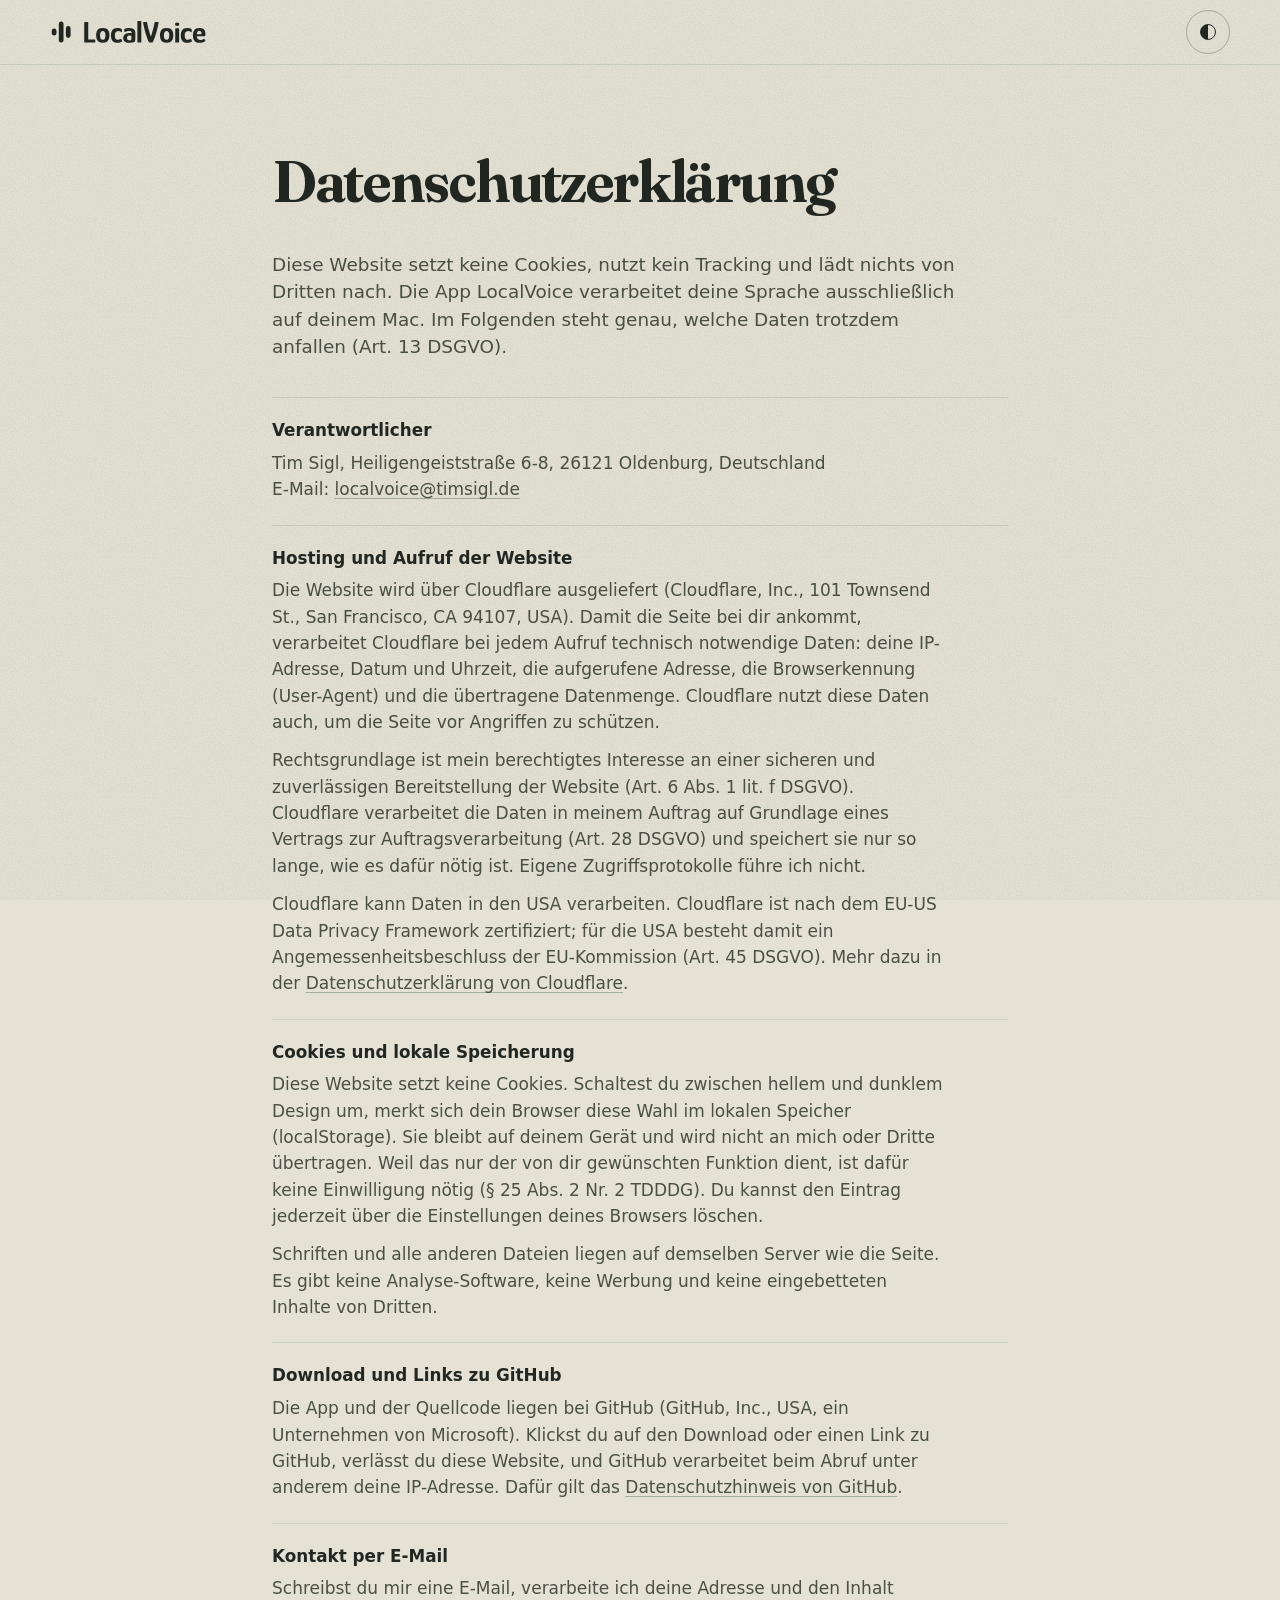
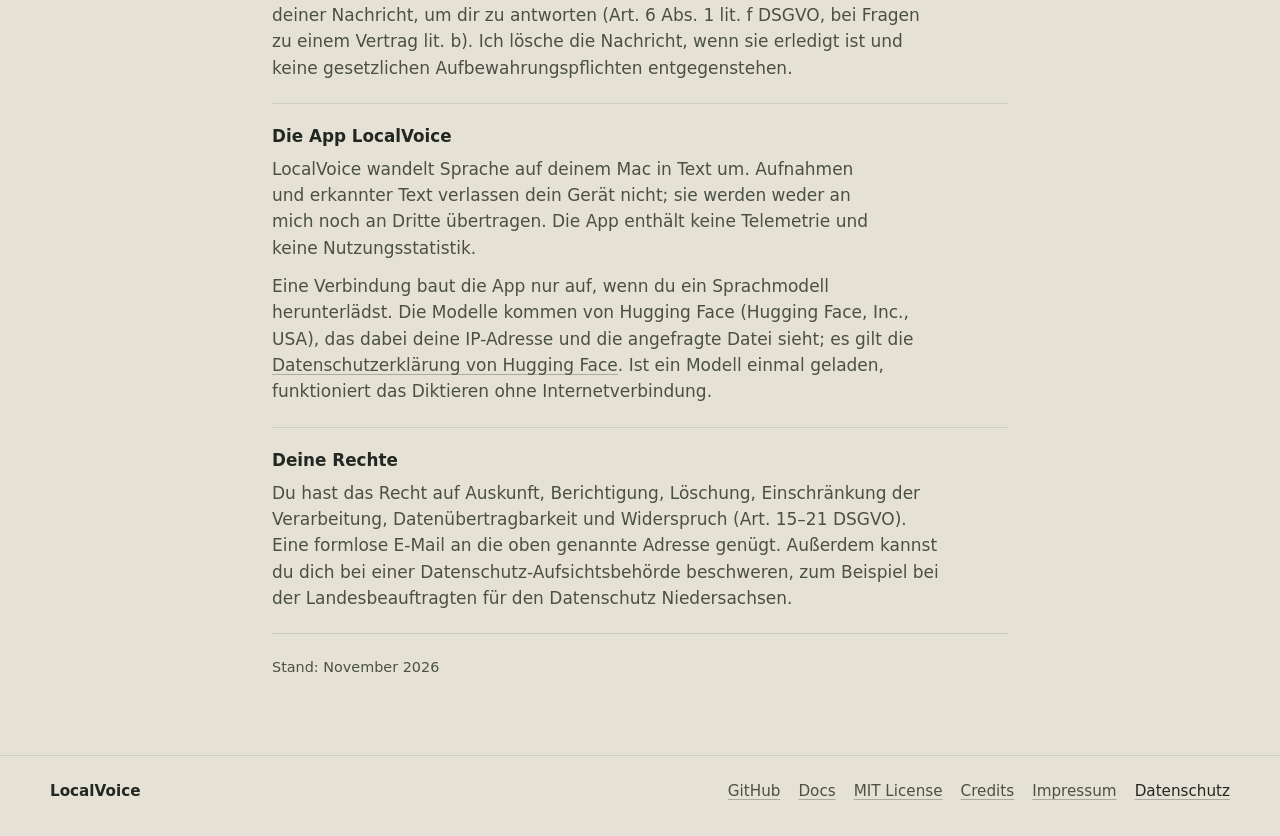
==== site/datenschutz/index.html @ 074ce529 "Add a privacy policy /datenschutz/ covers what the site and the app process (Art. 13 GDPR): Cloudfla" ====
<!doctype html>
<html lang="de">
<head>
  <meta charset="utf-8">
  <meta name="viewport" content="width=device-width, initial-scale=1">
  <title>Datenschutz - LocalVoice</title>
  <meta name="description" content="Welche Daten beim Besuch der LocalVoice-Website und bei der Nutzung der App verarbeitet werden.">
  <meta name="color-scheme" content="light dark">
  <meta name="robots" content="noindex">
  <link rel="icon" type="image/png" href="../assets/icon.png">
  <script src="../js/theme-init.js"></script>
  <link rel="stylesheet" href="../css/main.css">
  <script type="module" src="../js/main.js"></script>
</head>
<body>
  <a class="skip" href="#main">Zum Inhalt springen</a>
  <header class="site-header">
    <div class="wrap">
      <a class="brand" href="../" aria-label="LocalVoice Startseite">
        LocalVoice
      </a>
      <button class="theme-toggle" type="button" aria-label="Dunkles Design" aria-pressed="false" hidden><span aria-hidden="true"></span></button>
    </div>
  </header>

  <main id="main" class="legal">
    <div class="wrap legal-inner">
      <h1>Datenschutz&shy;erklärung</h1>
      <p class="legal-lead">Diese Website setzt keine Cookies, nutzt kein Tracking und lädt nichts von Dritten nach. Die App LocalVoice verarbeitet deine Sprache ausschließlich auf deinem Mac. Im Folgenden steht genau, welche Daten trotzdem anfallen (Art.&nbsp;13&nbsp;DSGVO).</p>

      <section>
        <h2>Verantwortlicher</h2>
        <p>Tim Sigl, Heiligengeiststraße 6-8, 26121 Oldenburg, Deutschland<br>E-Mail: <a href="mailto:localvoice@timsigl.de">localvoice@timsigl.de</a></p>
      </section>

      <section>
        <h2>Hosting und Aufruf der Website</h2>
        <p>Die Website wird über Cloudflare ausgeliefert (Cloudflare, Inc., 101 Townsend St., San Francisco, CA 94107, USA). Damit die Seite bei dir ankommt, verarbeitet Cloudflare bei jedem Aufruf technisch notwendige Daten: deine IP-Adresse, Datum und Uhrzeit, die aufgerufene Adresse, die Browserkennung (User-Agent) und die übertragene Datenmenge. Cloudflare nutzt diese Daten auch, um die Seite vor Angriffen zu schützen.</p>
        <p>Rechtsgrundlage ist mein berechtigtes Interesse an einer sicheren und zuverlässigen Bereitstellung der Website (Art.&nbsp;6 Abs.&nbsp;1 lit.&nbsp;f DSGVO). Cloudflare verarbeitet die Daten in meinem Auftrag auf Grundlage eines Vertrags zur Auftragsverarbeitung (Art.&nbsp;28 DSGVO) und speichert sie nur so lange, wie es dafür nötig ist. Eigene Zugriffsprotokolle führe ich nicht.</p>
        <p>Cloudflare kann Daten in den USA verarbeiten. Cloudflare ist nach dem EU-US Data Privacy Framework zertifiziert; für die USA besteht damit ein Angemessenheitsbeschluss der EU-Kommission (Art.&nbsp;45 DSGVO). Mehr dazu in der <a href="https://www.cloudflare.com/privacypolicy/">Datenschutzerklärung von Cloudflare</a>.</p>
      </section>

      <section>
        <h2>Cookies und lokale Speicherung</h2>
        <p>Diese Website setzt keine Cookies. Schaltest du zwischen hellem und dunklem Design um, merkt sich dein Browser diese Wahl im lokalen Speicher (localStorage). Sie bleibt auf deinem Gerät und wird nicht an mich oder Dritte übertragen. Weil das nur der von dir gewünschten Funktion dient, ist dafür keine Einwilligung nötig (§&nbsp;25 Abs.&nbsp;2 Nr.&nbsp;2 TDDDG). Du kannst den Eintrag jederzeit über die Einstellungen deines Browsers löschen.</p>
        <p>Schriften und alle anderen Dateien liegen auf demselben Server wie die Seite. Es gibt keine Analyse-Software, keine Werbung und keine eingebetteten Inhalte von Dritten.</p>
      </section>

      <section>
        <h2>Download und Links zu GitHub</h2>
        <p>Die App und der Quellcode liegen bei GitHub (GitHub, Inc., USA, ein Unternehmen von Microsoft). Klickst du auf den Download oder einen Link zu GitHub, verlässt du diese Website, und GitHub verarbeitet beim Abruf unter anderem deine IP-Adresse. Dafür gilt das <a href="https://docs.github.com/de/site-policy/privacy-policies/github-general-privacy-statement">Datenschutzhinweis von GitHub</a>.</p>
      </section>

      <section>
        <h2>Kontakt per E-Mail</h2>
        <p>Schreibst du mir eine E-Mail, verarbeite ich deine Adresse und den Inhalt deiner Nachricht, um dir zu antworten (Art.&nbsp;6 Abs.&nbsp;1 lit.&nbsp;f DSGVO, bei Fragen zu einem Vertrag lit.&nbsp;b). Ich lösche die Nachricht, wenn sie erledigt ist und keine gesetzlichen Aufbewahrungspflichten entgegenstehen.</p>
      </section>

      <section>
        <h2>Die App LocalVoice</h2>
        <p>LocalVoice wandelt Sprache auf deinem Mac in Text um. Aufnahmen und erkannter Text verlassen dein Gerät nicht; sie werden weder an mich noch an Dritte übertragen. Die App enthält keine Telemetrie und keine Nutzungsstatistik.</p>
        <p>Eine Verbindung baut die App nur auf, wenn du ein Sprachmodell herunterlädst. Die Modelle kommen von Hugging Face (Hugging Face, Inc., USA), das dabei deine IP-Adresse und die angefragte Datei sieht; es gilt die <a href="https://huggingface.co/privacy">Datenschutzerklärung von Hugging Face</a>. Ist ein Modell einmal geladen, funktioniert das Diktieren ohne Internetverbindung.</p>
      </section>

      <section>
        <h2>Deine Rechte</h2>
        <p>Du hast das Recht auf Auskunft, Berichtigung, Löschung, Einschränkung der Verarbeitung, Datenübertragbarkeit und Widerspruch (Art.&nbsp;15–21&nbsp;DSGVO). Eine formlose E-Mail an die oben genannte Adresse genügt. Außerdem kannst du dich bei einer Datenschutz-Aufsichtsbehörde beschweren, zum Beispiel bei der Landesbeauftragten für den Datenschutz Niedersachsen.</p>
      </section>

      <p class="legal-updated">Stand: November 2026</p>
    </div>
  </main>

  <footer class="site-footer">
    <div class="wrap footer-inner">
      <p class="footer-name">LocalVoice</p>
      <nav class="footer-links" aria-label="Projektlinks">
        <a href="https://github.com/Schereo/localvoice">GitHub</a>
        <a href="https://github.com/Schereo/localvoice/blob/main/docs/setup.md">Docs</a>
        <a href="https://github.com/Schereo/localvoice/blob/main/LICENSE">MIT License</a>
        <a href="https://github.com/Schereo/localvoice/blob/main/NOTICE.md">Credits</a>
        <a href="../impressum/">Impressum</a>
        <a href="./" aria-current="page">Datenschutz</a>
      </nav>
    </div>
  </footer>
</body>
</html>
---- site/css/main.css ----
@import "./fonts.css";
@import "./tokens.css";
@import "./themes.css";
@import "./base.css";
@import "./components/primary-link.css";
@import "./layout/header.css";
@import "./sections/hero.css";
@import "./sections/proofs.css";
@import "./sections/use-cases.css";
@import "./sections/get-localvoice.css";
@import "./sections/legal.css";
@import "./components/dictation-pill.css";
@import "./layout/footer.css";
@import "./preferences.css";
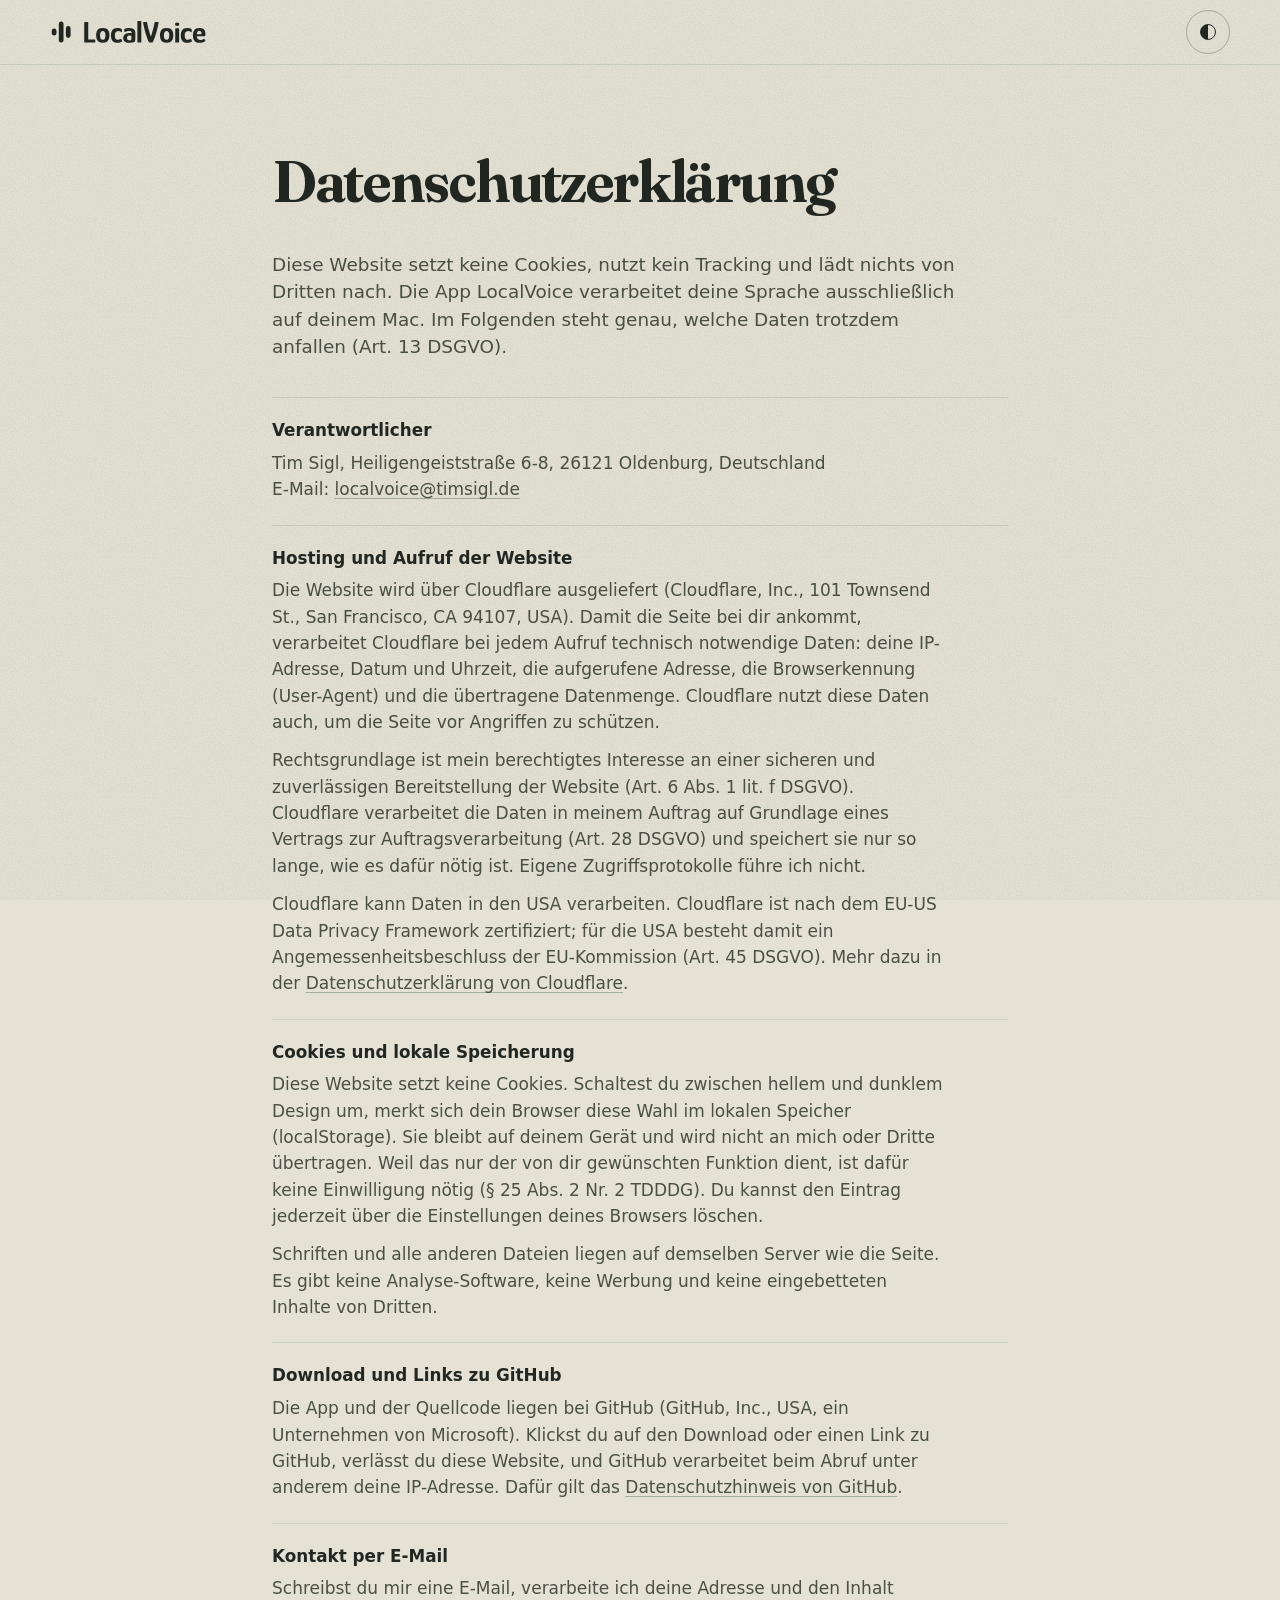
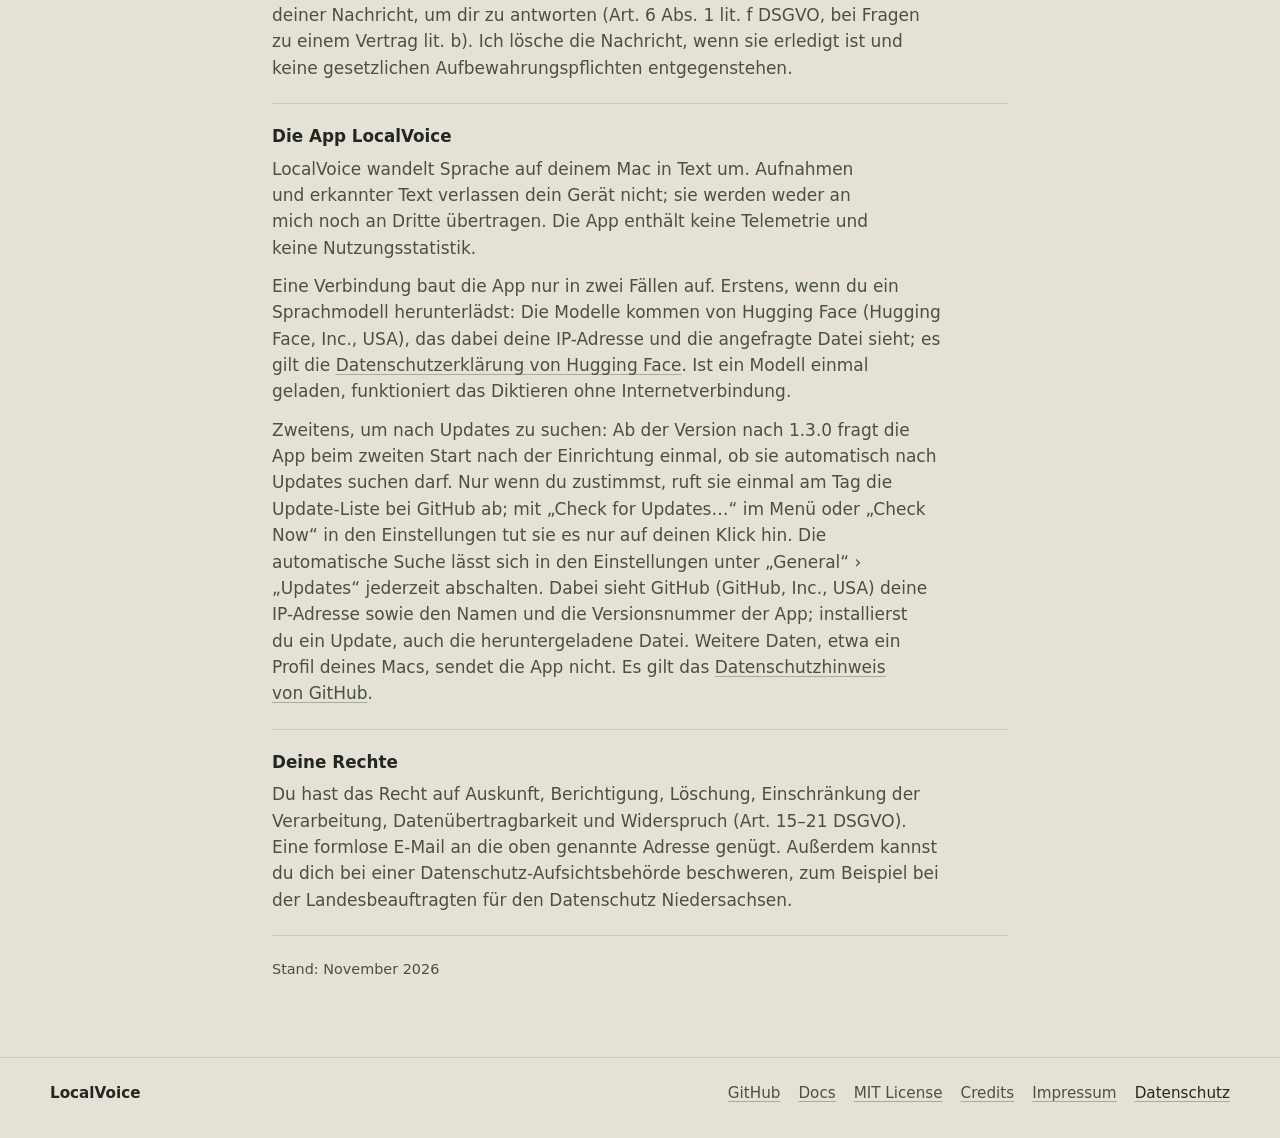
==== commit d0f57f4c: "Update LocalVoice from inside the app, with delta patches Release and dev builds now embed Sparkle 2" ====
--- a/site/datenschutz/index.html
+++ b/site/datenschutz/index.html
@@ -9,6 +9,9 @@
   <meta name="robots" content="noindex">
   <link rel="icon" type="image/png" href="../assets/icon.png">
   <script src="../js/theme-init.js"></script>
+  <link rel="preload" href="../assets/fonts/fraunces-latin.woff2" as="font" type="font/woff2" crossorigin>
+  <link rel="preload" href="../assets/fonts/alpino-variable.woff2" as="font" type="font/woff2" crossorigin>
+  <link rel="preload" href="../assets/wordmark.svg" as="image" type="image/svg+xml" crossorigin>
   <link rel="stylesheet" href="../css/main.css">
   <script type="module" src="../js/main.js"></script>
 </head>
@@ -59,7 +62,8 @@
       <section>
         <h2>Die App LocalVoice</h2>
         <p>LocalVoice wandelt Sprache auf deinem Mac in Text um. Aufnahmen und erkannter Text verlassen dein Gerät nicht; sie werden weder an mich noch an Dritte übertragen. Die App enthält keine Telemetrie und keine Nutzungsstatistik.</p>
-        <p>Eine Verbindung baut die App nur auf, wenn du ein Sprachmodell herunterlädst. Die Modelle kommen von Hugging Face (Hugging Face, Inc., USA), das dabei deine IP-Adresse und die angefragte Datei sieht; es gilt die <a href="https://huggingface.co/privacy">Datenschutzerklärung von Hugging Face</a>. Ist ein Modell einmal geladen, funktioniert das Diktieren ohne Internetverbindung.</p>
+        <p>Eine Verbindung baut die App nur in zwei Fällen auf. Erstens, wenn du ein Sprachmodell herunterlädst: Die Modelle kommen von Hugging Face (Hugging Face, Inc., USA), das dabei deine IP-Adresse und die angefragte Datei sieht; es gilt die <a href="https://huggingface.co/privacy">Datenschutzerklärung von Hugging Face</a>. Ist ein Modell einmal geladen, funktioniert das Diktieren ohne Internetverbindung.</p>
+        <p>Zweitens, um nach Updates zu suchen: Ab der Version nach 1.3.0 fragt die App beim zweiten Start nach der Einrichtung einmal, ob sie automatisch nach Updates suchen darf. Nur wenn du zustimmst, ruft sie einmal am Tag die Update-Liste bei GitHub ab; mit „Check for Updates…“ im Menü oder „Check Now“ in den Einstellungen tut sie es nur auf deinen Klick hin. Die automatische Suche lässt sich in den Einstellungen unter „General“ › „Updates“ jederzeit abschalten. Dabei sieht GitHub (GitHub, Inc., USA) deine IP-Adresse sowie den Namen und die Versionsnummer der App; installierst du ein Update, auch die heruntergeladene Datei. Weitere Daten, etwa ein Profil deines Macs, sendet die App nicht. Es gilt das <a href="https://docs.github.com/de/site-policy/privacy-policies/github-general-privacy-statement">Datenschutzhinweis von GitHub</a>.</p>
       </section>
 
       <section>
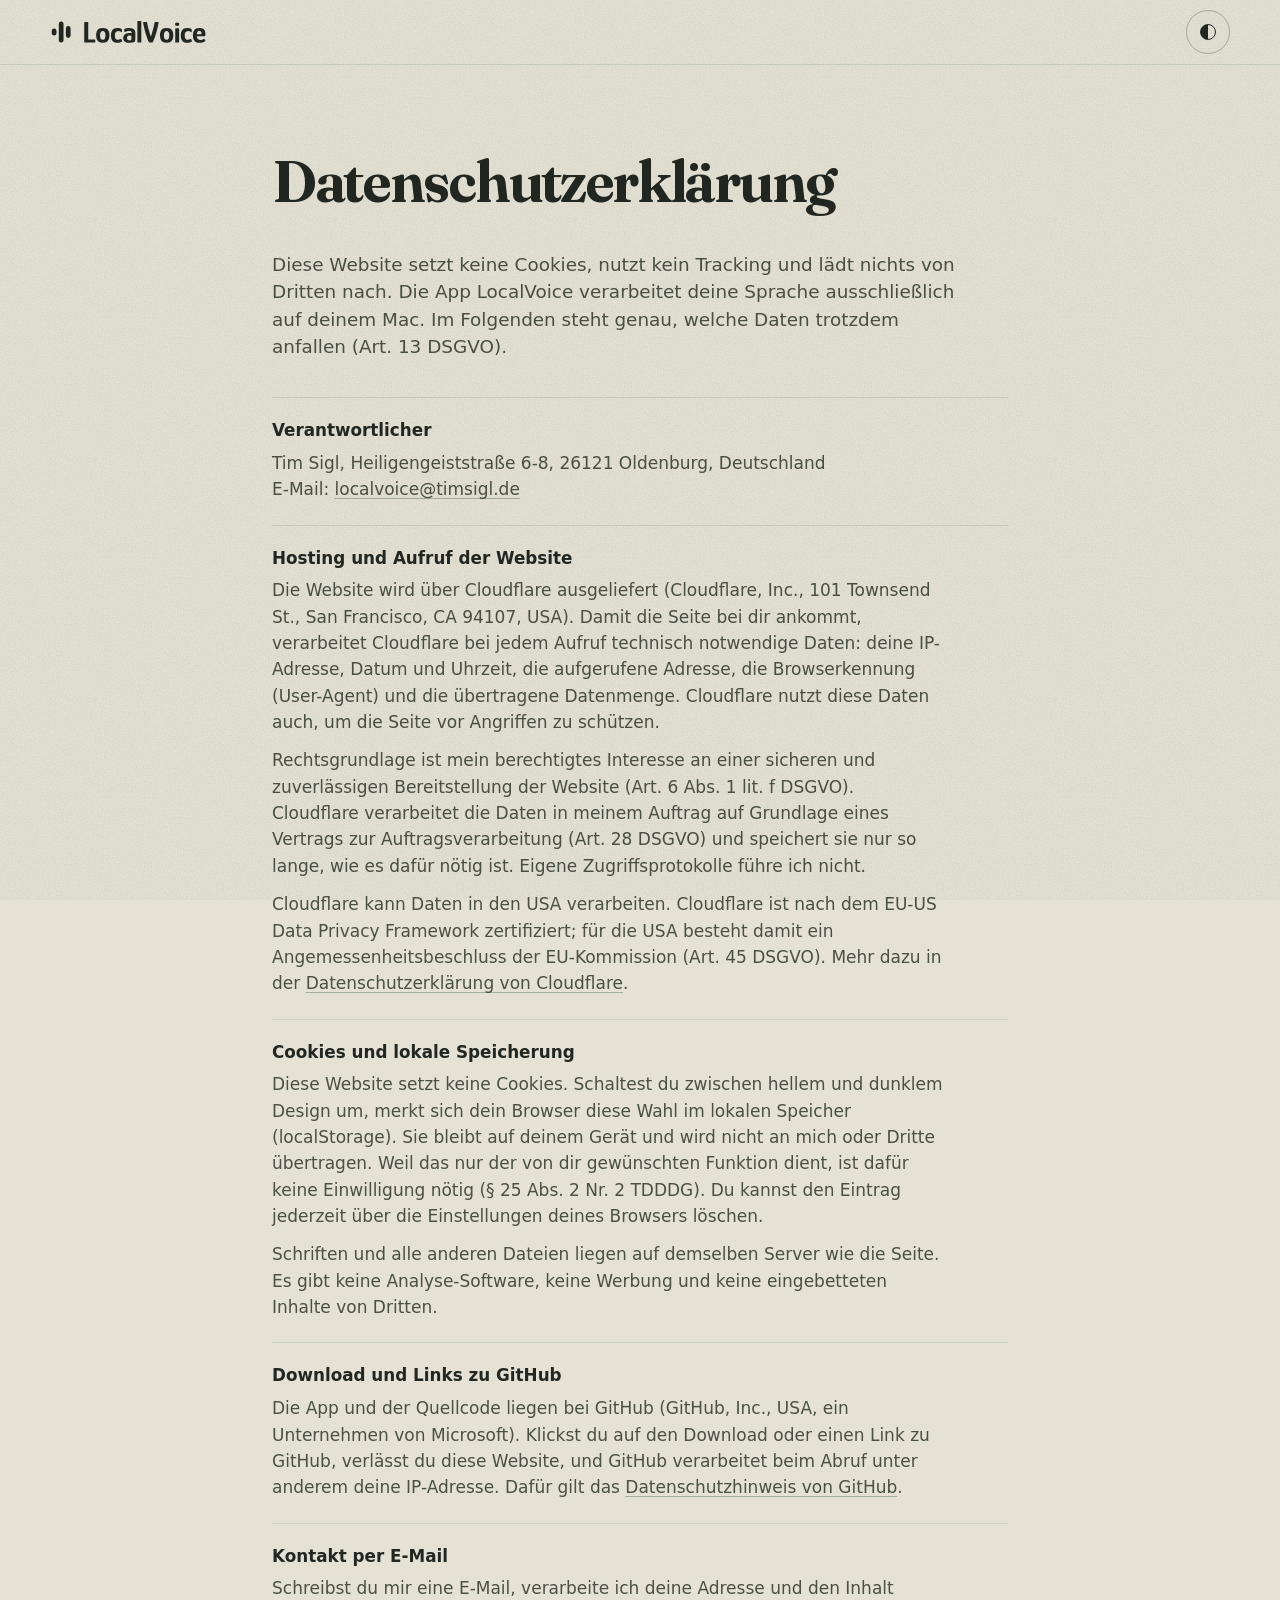
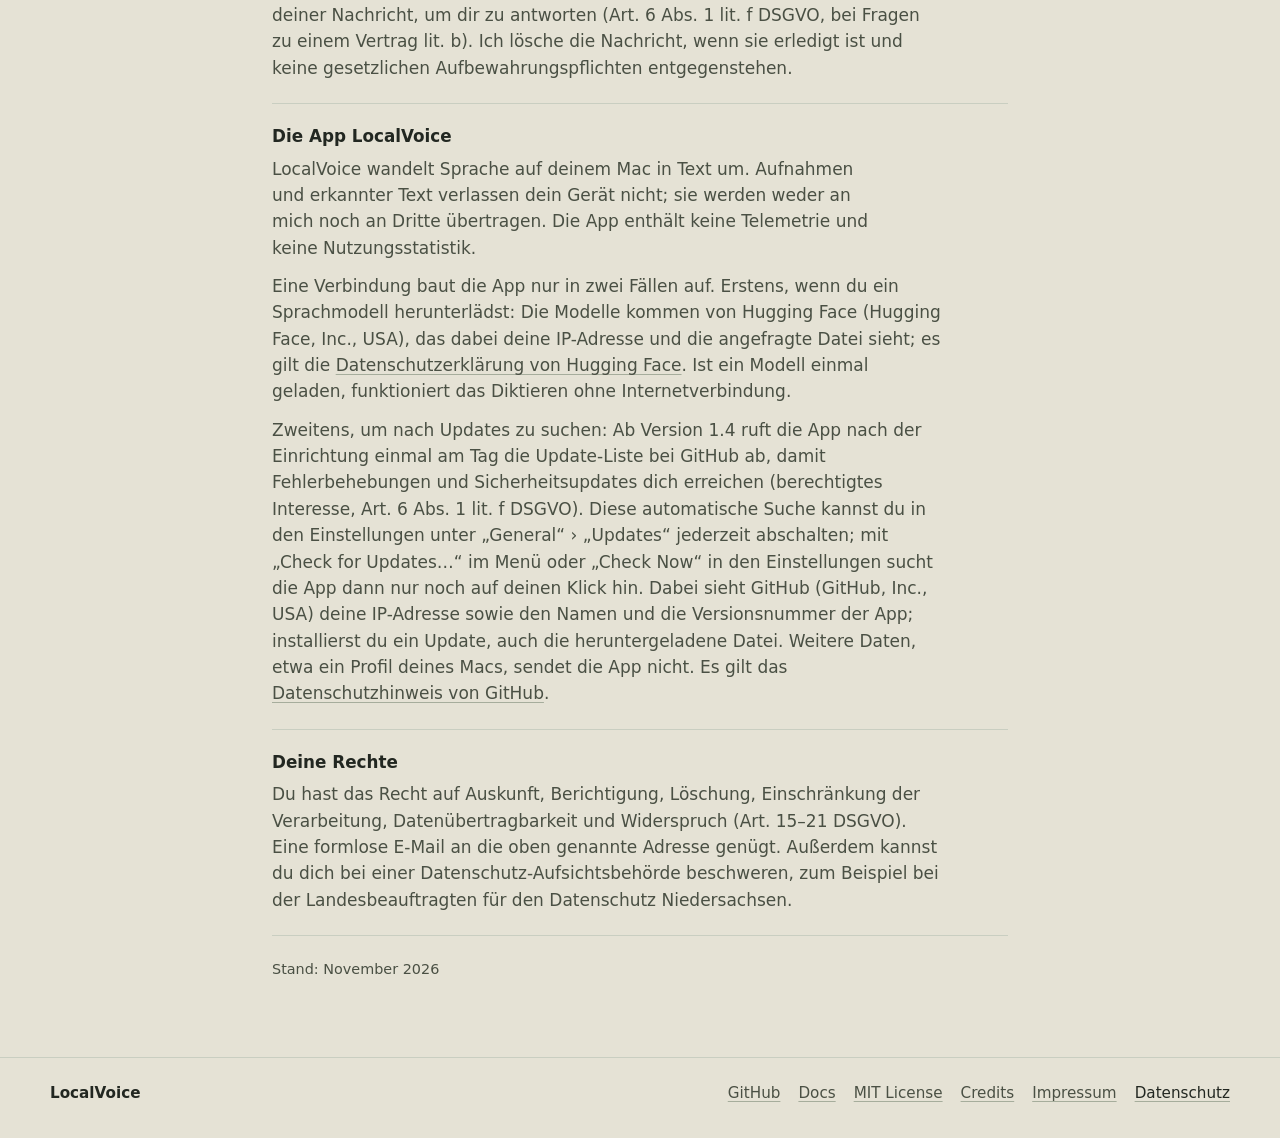
==== commit 39184096: "Check for updates once a day by default 1.4.0 let Sparkle ask on the second launch after setup wheth" ====
--- a/site/datenschutz/index.html
+++ b/site/datenschutz/index.html
@@ -63,7 +63,7 @@
         <h2>Die App LocalVoice</h2>
         <p>LocalVoice wandelt Sprache auf deinem Mac in Text um. Aufnahmen und erkannter Text verlassen dein Gerät nicht; sie werden weder an mich noch an Dritte übertragen. Die App enthält keine Telemetrie und keine Nutzungsstatistik.</p>
         <p>Eine Verbindung baut die App nur in zwei Fällen auf. Erstens, wenn du ein Sprachmodell herunterlädst: Die Modelle kommen von Hugging Face (Hugging Face, Inc., USA), das dabei deine IP-Adresse und die angefragte Datei sieht; es gilt die <a href="https://huggingface.co/privacy">Datenschutzerklärung von Hugging Face</a>. Ist ein Modell einmal geladen, funktioniert das Diktieren ohne Internetverbindung.</p>
-        <p>Zweitens, um nach Updates zu suchen: Ab der Version nach 1.3.0 fragt die App beim zweiten Start nach der Einrichtung einmal, ob sie automatisch nach Updates suchen darf. Nur wenn du zustimmst, ruft sie einmal am Tag die Update-Liste bei GitHub ab; mit „Check for Updates…“ im Menü oder „Check Now“ in den Einstellungen tut sie es nur auf deinen Klick hin. Die automatische Suche lässt sich in den Einstellungen unter „General“ › „Updates“ jederzeit abschalten. Dabei sieht GitHub (GitHub, Inc., USA) deine IP-Adresse sowie den Namen und die Versionsnummer der App; installierst du ein Update, auch die heruntergeladene Datei. Weitere Daten, etwa ein Profil deines Macs, sendet die App nicht. Es gilt das <a href="https://docs.github.com/de/site-policy/privacy-policies/github-general-privacy-statement">Datenschutzhinweis von GitHub</a>.</p>
+        <p>Zweitens, um nach Updates zu suchen: Ab Version 1.4 ruft die App nach der Einrichtung einmal am Tag die Update-Liste bei GitHub ab, damit Fehlerbehebungen und Sicherheitsupdates dich erreichen (berechtigtes Interesse, Art.&nbsp;6 Abs.&nbsp;1 lit.&nbsp;f DSGVO). Diese automatische Suche kannst du in den Einstellungen unter „General“ › „Updates“ jederzeit abschalten; mit „Check for Updates…“ im Menü oder „Check Now“ in den Einstellungen sucht die App dann nur noch auf deinen Klick hin. Dabei sieht GitHub (GitHub, Inc., USA) deine IP-Adresse sowie den Namen und die Versionsnummer der App; installierst du ein Update, auch die heruntergeladene Datei. Weitere Daten, etwa ein Profil deines Macs, sendet die App nicht. Es gilt das <a href="https://docs.github.com/de/site-policy/privacy-policies/github-general-privacy-statement">Datenschutzhinweis von GitHub</a>.</p>
       </section>
 
       <section>
